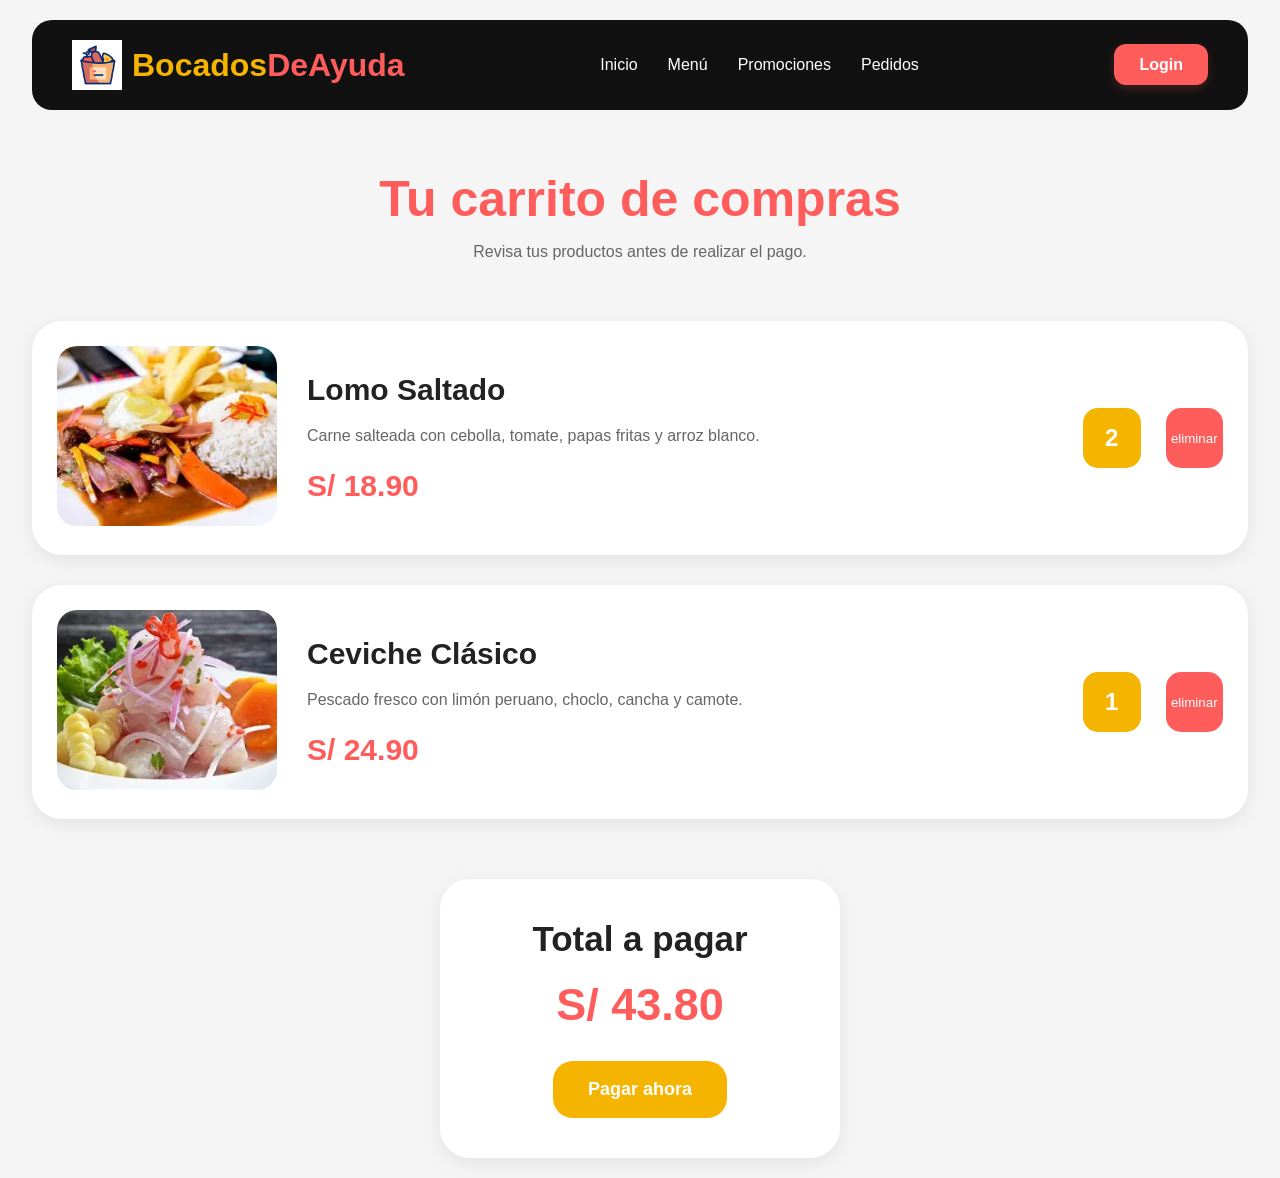
==== form_pedidos.html @ 75719d32 "cambios en el inisio de sesion y registro con php y base de datos (practicamente ya se puede registr" ====
<!DOCTYPE html>
<html lang="es">

<head>

    <meta charset="UTF-8">

    <meta name="viewport" content="width=device-width, initial-scale=1.0">

    <title>Formulario de Pedido | BocadosDeAyuda</title>

    <link rel="stylesheet" href="css/formPedidos.css">
    <link href="https://fonts.googleapis.com/css2?family=Poppins:wght@400;500;600;700&display=swap" rel="stylesheet">
    <link rel="stylesheet" href="css/grid/grid-formPedidos.css">

</head>

<body>

    <div class="contenedor_general">

        <!-- HEADER -->

        <header>
            <a href="index.php" class="logo_link">
                <div class="contenedor_logo">
                    <img src="img/tienda-de-comestibles.gif" width="50">
                    <h1>Bocados<span>DeAyuda</span></h1>
                </div>
            </a>

            <nav class="menu_principal">
                <a href="index.html">Inicio</a>
                <a href="menu.html">Menú</a>
                <a href="promociones.html">Promociones</a>
                <a href="pedidos.html">Pedidos</a>
            </nav>
            <div class="acciones_header">
                <a href="login.html" class="btn_login">
                    Login
                </a>
        </header>

        <!-- TITULO -->

        <section class="titulo">
            <h2>
                Tu carrito de compras
            </h2>
            <p>
                Revisa tus productos antes de realizar el pago.
            </p>
        </section>

        <!-- GRID PRINCIPAL -->

        <section class="contenedor_carrito">

            <!-- PRODUCTO -->

            <article class="producto">
                <!-- GRID ANIDADO -->
                <div class="producto_grid">
                    <!-- IMAGEN -->
                    <div class="producto_imagen">
                        <img src="img/lomoSaltado.webp" alt="Lomo Saltado">
                    </div>
                    <!-- INFO -->

                    <div class="producto_info">
                        <h3>Lomo Saltado</h3>
                        <p>
                            Carne salteada con cebolla,
                            tomate, papas fritas y arroz blanco.
                        </p>

                        <span class="precio">
                            S/ 18.90
                        </span>
                    </div>

                    <!-- CANTIDAD -->

                    <div class="producto_acciones">

                        <div class="cantidad">
                            2
                        </div>

                        <button class="btn_eliminar">
                            eliminar
                        </button>
                    </div>
                </div>

            </article>

            <!-- PRODUCTO -->

            <article class="producto">
                <div class="producto_grid">
                    <div class="producto_imagen">
                        <img src="img/ceviche.webp" alt="Ceviche">
                    </div>

                    <div class="producto_info">
                        <h3>Ceviche Clásico</h3>
                        <p>
                            Pescado fresco con limón peruano,
                            choclo, cancha y camote.
                        </p>

                        <span class="precio">
                            S/ 24.90
                        </span>
                    </div>

                    <div class="producto_acciones">
                        <div class="cantidad">
                            1
                        </div>

                        <button class="btn_eliminar">
                            eliminar
                        </button>
                    </div>

                </div>

            </article>

        </section>

        <!-- TOTAL -->

        <section class="total_compra">

            <div class="total_card">
                <h3>
                    Total a pagar
                </h3>

                <span>
                    S/ 43.80
                </span>
                <button id="abrirModal">

                    Pagar ahora

                </button>
            </div>
        </section>
    </div>

    <!-- MODAL -->

    <div class="modal" id="modalPago">

        <div class="modal_contenido">
            <h2>
                Método de pago
            </h2>
            <!-- METODOS -->
            <div class="metodos_pago">
                <button class="metodo activo">
                    💳 Tarjeta
                </button>

                <button class="metodo">
                    📱 Yape
                </button>

                <button class="metodo">
                    💵 Efectivo
                </button>

            </div>

            <!-- FORM -->

            <form>

                <label>
                    Dirección
                </label>

                <input type="text" placeholder="Distrito, calle, número">

                <label>
                    Teléfono
                </label>

                <input type="text" placeholder="+51 999 999 999">

                <label>
                    Número de tarjeta
                </label>

                <input type="text" placeholder="1234 5678 9123 4567">

                <label>
                    Nombre del titular
                </label>

                <input type="text" placeholder="Nombre completo">
                <br>
                <div class="dos_columnas">

                    <div>
                        <label>
                            Fecha
                        </label>
                        <input type="text" placeholder="MM/AA">
                    </div>

                    <div>
                        <label>
                            CVV
                        </label>
                        <input type="password" placeholder="123">
                    </div>

                </div>

                <button type="button" id="btnPagar">
                    Confirmar pago
                </button>
            </form>
        </div>
    </div>

    <!-- LOADING -->

    <div class="pantalla_carga" id="pantallaCarga">
        <div class="loader">
            <div class="spinner"></div>
            <h2>
                Procesando pago...
            </h2>
        </div>
    </div>

    <!-- JAVASCRIPT SOLO PARA PAGO -->

    <script>

        const abrirModal = document.getElementById("abrirModal");
        const modal = document.getElementById("modalPago");

        abrirModal.onclick = () => {

            modal.classList.add("mostrar");

        }

        const btnPagar = document.getElementById("btnPagar");
        const pantallaCarga = document.getElementById("pantallaCarga");

        btnPagar.onclick = () => {

            pantallaCarga.classList.add("mostrarCarga");

            setTimeout(() => {

                document.querySelector(".loader").innerHTML = `

                <div class="check_final">
                    ✓
                </div>

                <h2 class="mensaje_exito">
                    Gracias por su compra
                </h2>

                <p class="texto_exito">
                    Su pedido está siendo preparado 
                </p>

            `;

                setTimeout(() => {

                    window.location.href = "pedidos.html";

                }, 2500);

            }, 3000);

        }

    </script>

</body>

</html>
---- css/formPedidos.css ----
/* ===== RESET ===== */

*{
    margin: 0;
    padding: 0;
    box-sizing: border-box;
    font-family: Arial, Helvetica, sans-serif;
}

body{
    background: #f5f5f5;
    color: #222;
}

/* ===== CONTENEDOR ===== */

.contenedor_general{
    width: 95%;
    max-width: 1450px;
    margin: 20px auto;
}

/* ===== HEADER ===== */

header{
    background: #111;
    padding: 20px 40px;
    border-radius: 20px;

    display: flex;
    justify-content: space-between;
    align-items: center;
}

.logo_link{
    text-decoration: none;
}

.contenedor_logo{
    display: flex;
    align-items: center;
    gap: 10px;
}

.contenedor_logo h1{
    color: #f5b400;
}

.contenedor_logo span{
    color: #ff5c5c;
}

.menu_principal{
    display: flex;
    gap: 30px;
}

.menu_principal a{
    color: white;
    text-decoration: none;
    transition: .3s;
}

.menu_principal a:hover{
    color: #f5b400;
}

.btn_login {
    text-decoration: none;
    background: #ff5c5c;
    color: white;
    padding: 12px 25px;
    border-radius: 12px;
    font-weight: bold;
    transition: all 0.3s cubic-bezier(0.25, 0.8, 0.25, 1);
    box-shadow: 0 4px 10px rgba(255, 92, 92, 0.2);
}

.btn_login:hover {
    background: #e04b4b;
    transform: translateY(-2px);
    box-shadow: 0 6px 15px rgba(255, 92, 92, 0.35);
}


/* ===== TITULO ===== */

.titulo{
    text-align: center;
    margin: 60px 0;
}

.titulo h2{
    font-size: 50px;
    color: #ff5c5c;
    margin-bottom: 15px;
}

.titulo p{
    color: #666;
}

/* ===== PRODUCTOS ===== */

.producto{
    background: white;
    border-radius: 30px;
    padding: 25px;
    box-shadow: 0px 5px 20px rgba(0,0,0,0.08);
    transition: .3s;
}

.producto:hover{
    transform: translateY(-5px);
}

.producto_imagen img{
    width: 100%;
    height: 180px;
    object-fit: cover;
    border-radius: 20px;
}

.producto_info h3{
    font-size: 30px;
    margin-bottom: 15px;
}

.producto_info p{
    color: #666;
    line-height: 1.7;
}

.precio{
    display: inline-block;
    margin-top: 20px;
    font-size: 30px;
    font-weight: bold;
    color: #ff5c5c;
}

.producto_acciones{
    display: flex;
    justify-content: center;
    align-items: center;
    gap: 25px;
}

.cantidad{
    width: 60px;
    height: 60px;
    border-radius: 15px;
    background: #f5b400;
    color: white;

    display: flex;
    justify-content: center;
    align-items: center;

    font-size: 24px;
    font-weight: bold;
}

.btn_eliminar{
    border: none;
    background: #ff5c5c;
    color: white;

    width: 60px;
    height: 60px;

    border-radius: 15px;

    cursor: pointer;

    transition: .3s;
}

.btn_eliminar:hover{
    transform: scale(1.1);
}

/* ===== TOTAL ===== */

.total_compra{
    margin-top: 60px;
    display: flex;
    justify-content: center;
}

.total_card{
    width: 400px;
    background: white;
    padding: 40px;
    border-radius: 30px;
    text-align: center;
    box-shadow: 0px 5px 20px rgba(0,0,0,0.08);
}

.total_card h3{
    font-size: 35px;
    margin-bottom: 20px;
}

.total_card span{
    font-size: 45px;
    color: #ff5c5c;
    font-weight: bold;
}

.total_card button{
    margin-top: 30px;

    border: none;
    background: #f5b400;
    color: white;

    padding: 18px 35px;

    border-radius: 20px;

    cursor: pointer;

    font-size: 18px;
    font-weight: bold;

    transition: .3s;
}

.total_card button:hover{
    background: #ff5c5c;
    transform: scale(1.05);
}

/* ===== MODAL ===== */

.modal{
    position: fixed;
    top: 0;
    left: 0;

    width: 100%;
    height: 100vh;

    background: rgba(0,0,0,0.4);
    backdrop-filter: blur(8px);

    display: flex;
    justify-content: center;
    align-items: center;

    opacity: 0;
    visibility: hidden;

    transition: .3s;
}

.modal.mostrar{
    opacity: 1;
    visibility: visible;
}

.modal_contenido{
    width: 500px;
    background: white;
    padding: 40px;
    border-radius: 30px;

    animation: aparecer .4s ease;
}

@keyframes aparecer{

    from{
        transform: translateY(40px);
        opacity: 0;
    }

    to{
        transform: translateY(0px);
        opacity: 1;
    }
}

.modal_contenido h2{
    text-align: center;
    margin-bottom: 30px;
}

/* ===== METODOS ===== */

.metodos_pago{
    display: flex;
    gap: 15px;
    margin-bottom: 30px;
}

.metodo{
    flex: 1;

    border: none;

    background: #f5f5f5;

    padding: 15px;

    border-radius: 15px;

    cursor: pointer;
}

.activo{
    background: #f5b400;
    color: white;
}

/* ===== FORM ===== */

form{
    display: flex;
    flex-direction: column;
}

form label{
    margin-bottom: 10px;
    margin-top: 15px;
}

form input{
    padding: 15px;
    border-radius: 12px;
    border: 1px solid #ddd;
}

.dos_columnas{
    display: grid;
    grid-template-columns: 1fr 1fr;
    gap: 15px;
}

form button{
    margin-top: 30px;

    border: none;
    background: #ff5c5c;
    color: white;

    padding: 18px;

    border-radius: 18px;

    cursor: pointer;

    font-size: 18px;

    transition: .3s;
}

form button:hover{
    background: #f5b400;
    transform: scale(1.03);
}

/* ===== LOADING ===== */

.pantalla_carga{
    position: fixed;
    top: 0;
    left: 0;

    width: 100%;
    height: 100vh;

    background: white;

    display: flex;
    justify-content: center;
    align-items: center;

    opacity: 0;
    visibility: hidden;

    transition: .3s;
}

.mostrarCarga{
    opacity: 1;
    visibility: visible;
}

.loader{
    text-align: center;
}

.spinner{
    width: 90px;
    height: 90px;

    border: 8px solid #eee;
    border-top: 8px solid #ff5c5c;

    border-radius: 50%;

    margin: auto;
    margin-bottom: 25px;

    animation: girar 1s linear infinite;
}

@keyframes girar{

    from{
        transform: rotate(0deg);
    }

    to{
        transform: rotate(360deg);
    }
}

/* ===== FINAL PAGO EXITOSO ===== */

.check_final{

    width: 120px;
    height: 120px;

    border-radius: 50%;

    background: #7ccf39;
    color: white;

    display: flex;
    justify-content: center;
    align-items: center;

    font-size: 70px;
    font-weight: bold;

    margin: auto;
    margin-bottom: 30px;

    animation: aparecerCheck .5s ease;
}

.mensaje_exito{

    color: #222;
    margin-bottom: 15px;

    animation: aparecerTexto .7s ease;
}

.texto_exito{

    color: #666;

    animation: aparecerTexto .9s ease;
}

@keyframes aparecerCheck{

    0%{
        transform: scale(0);
        opacity: 0;
    }

    70%{
        transform: scale(1.15);
    }

    100%{
        transform: scale(1);
        opacity: 1;
    }
}

@keyframes aparecerTexto{

    from{
        opacity: 0;
        transform: translateY(15px);
    }

    to{
        opacity: 1;
        transform: translateY(0px);
    }
}
---- css/grid/grid-formPedidos.css ----
/* ===== CARRITO ===== */

.contenedor_carrito{
    display: grid;
    gap: 30px;
}

/* ===== GRID ANIDADO ===== */

.producto_grid{
    display: grid;
    grid-template-columns: 220px 1fr 140px;
    gap: 30px;
    align-items: center;
}

/* ===== RESPONSIVE ===== */

@media(max-width:850px){

    .producto_grid{
        grid-template-columns: 1fr;
    }

    .producto_acciones{
        justify-content: flex-start;
    }

    .modal_contenido{
        width: 90%;
    }
}
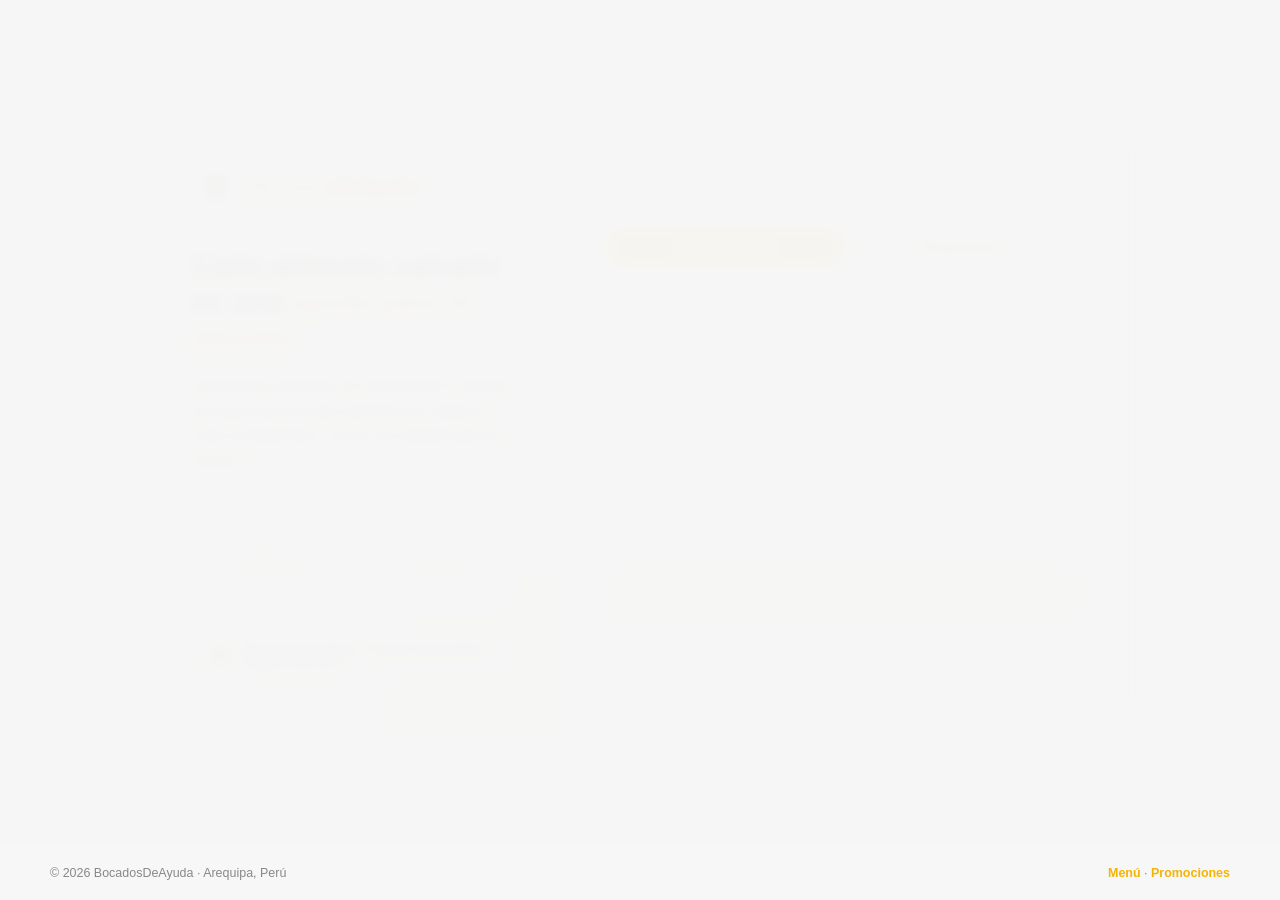
==== commit 8922fa34: "versioon casi completa" ====
--- a/form_pedidos.html
+++ b/form_pedidos.html
@@ -1,28 +1,24 @@
-<!DOCTYPE html>
+﻿<!DOCTYPE html>
 <html lang="es">
 
 <head>
-
     <meta charset="UTF-8">
-
     <meta name="viewport" content="width=device-width, initial-scale=1.0">
-
     <title>Formulario de Pedido | BocadosDeAyuda</title>
 
     <link rel="stylesheet" href="css/formPedidos.css">
     <link href="https://fonts.googleapis.com/css2?family=Poppins:wght@400;500;600;700&display=swap" rel="stylesheet">
     <link rel="stylesheet" href="css/grid/grid-formPedidos.css">
-
+    <link rel="stylesheet" href="assets/css/menu.css">
+    <link rel="stylesheet" href="assets/css/auth.css">
 </head>
 
 <body>
-
     <div class="contenedor_general">
 
         <!-- HEADER -->
-
         <header>
-            <a href="index.php" class="logo_link">
+            <a href="index.html" class="logo_link">
                 <div class="contenedor_logo">
                     <img src="img/tienda-de-comestibles.gif" width="50">
                     <h1>Bocados<span>DeAyuda</span></h1>
@@ -35,261 +31,144 @@
                 <a href="promociones.html">Promociones</a>
                 <a href="pedidos.html">Pedidos</a>
             </nav>
-            <div class="acciones_header">
-                <a href="login.html" class="btn_login">
-                    Login
-                </a>
         </header>
 
         <!-- TITULO -->
-
         <section class="titulo">
-            <h2>
-                Tu carrito de compras
-            </h2>
-            <p>
-                Revisa tus productos antes de realizar el pago.
-            </p>
+            <h2>Tu carrito de compras</h2>
+            <p>Revisa tus productos antes de realizar el pago.</p>
         </section>
 
         <!-- GRID PRINCIPAL -->
-
         <section class="contenedor_carrito">
 
             <!-- PRODUCTO -->
-
             <article class="producto">
-                <!-- GRID ANIDADO -->
                 <div class="producto_grid">
-                    <!-- IMAGEN -->
                     <div class="producto_imagen">
                         <img src="img/lomoSaltado.webp" alt="Lomo Saltado">
                     </div>
-                    <!-- INFO -->
-
                     <div class="producto_info">
                         <h3>Lomo Saltado</h3>
-                        <p>
-                            Carne salteada con cebolla,
-                            tomate, papas fritas y arroz blanco.
-                        </p>
-
-                        <span class="precio">
-                            S/ 18.90
-                        </span>
+                        <p>Carne salteada con cebolla, tomate, papas fritas y arroz blanco.</p>
+                        <span class="precio">S/ 18.90</span>
                     </div>
-
-                    <!-- CANTIDAD -->
-
                     <div class="producto_acciones">
-
-                        <div class="cantidad">
-                            2
-                        </div>
-
-                        <button class="btn_eliminar">
-                            eliminar
-                        </button>
+                        <div class="cantidad">2</div>
+                        <button class="btn_eliminar">Eliminar</button>
                     </div>
                 </div>
-
             </article>
 
             <!-- PRODUCTO -->
-
             <article class="producto">
                 <div class="producto_grid">
                     <div class="producto_imagen">
                         <img src="img/ceviche.webp" alt="Ceviche">
                     </div>
-
                     <div class="producto_info">
                         <h3>Ceviche Clásico</h3>
-                        <p>
-                            Pescado fresco con limón peruano,
-                            choclo, cancha y camote.
-                        </p>
-
-                        <span class="precio">
-                            S/ 24.90
-                        </span>
+                        <p>Pescado fresco con limón peruano, choclo, cancha y camote.</p>
+                        <span class="precio">S/ 24.90</span>
                     </div>
-
                     <div class="producto_acciones">
-                        <div class="cantidad">
-                            1
-                        </div>
-
-                        <button class="btn_eliminar">
-                            eliminar
-                        </button>
+                        <div class="cantidad">1</div>
+                        <button class="btn_eliminar">Eliminar</button>
                     </div>
-
                 </div>
-
             </article>
-
         </section>
 
         <!-- TOTAL -->
-
         <section class="total_compra">
-
             <div class="total_card">
-                <h3>
-                    Total a pagar
-                </h3>
-
-                <span>
-                    S/ 43.80
-                </span>
-                <button id="abrirModal">
-
-                    Pagar ahora
-
-                </button>
+                <h3>Total a pagar</h3>
+                <span>S/ 43.80</span>
+                <button id="abrirModal">Pagar ahora</button>
             </div>
         </section>
     </div>
 
     <!-- MODAL -->
-
     <div class="modal" id="modalPago">
-
         <div class="modal_contenido">
-            <h2>
-                Método de pago
-            </h2>
-            <!-- METODOS -->
+            <h2>Método de pago</h2>
             <div class="metodos_pago">
-                <button class="metodo activo">
-                    💳 Tarjeta
-                </button>
-
-                <button class="metodo">
-                    📱 Yape
-                </button>
-
-                <button class="metodo">
-                    💵 Efectivo
-                </button>
-
+                <button class="metodo activo">💳 Tarjeta</button>
+                <button class="metodo">📱 Yape</button>
+                <button class="metodo">💵 Efectivo</button>
             </div>
 
             <!-- FORM -->
-
             <form>
-
-                <label>
-                    Dirección
-                </label>
-
+                <label>Dirección</label>
                 <input type="text" placeholder="Distrito, calle, número">
 
-                <label>
-                    Teléfono
-                </label>
-
+                <label>Teléfono</label>
                 <input type="text" placeholder="+51 999 999 999">
 
-                <label>
-                    Número de tarjeta
-                </label>
-
+                <label>Número de tarjeta</label>
                 <input type="text" placeholder="1234 5678 9123 4567">
 
-                <label>
-                    Nombre del titular
-                </label>
+                <label>Nombre del titular</label>
+                <input type="text" placeholder="Nombre completo">
 
-                <input type="text" placeholder="Nombre completo">
                 <br>
                 <div class="dos_columnas">
-
                     <div>
-                        <label>
-                            Fecha
-                        </label>
+                        <label>Fecha</label>
                         <input type="text" placeholder="MM/AA">
                     </div>
-
                     <div>
-                        <label>
-                            CVV
-                        </label>
+                        <label>CVV</label>
                         <input type="password" placeholder="123">
                     </div>
-
                 </div>
 
-                <button type="button" id="btnPagar">
-                    Confirmar pago
-                </button>
+                <button type="button" id="btnPagar">Confirmar pago</button>
             </form>
         </div>
     </div>
 
     <!-- LOADING -->
-
     <div class="pantalla_carga" id="pantallaCarga">
         <div class="loader">
             <div class="spinner"></div>
-            <h2>
-                Procesando pago...
-            </h2>
+            <h2>Procesando pago...</h2>
         </div>
     </div>
 
     <!-- JAVASCRIPT SOLO PARA PAGO -->
-
     <script>
-
         const abrirModal = document.getElementById("abrirModal");
         const modal = document.getElementById("modalPago");
 
         abrirModal.onclick = () => {
-
             modal.classList.add("mostrar");
-
         }
 
         const btnPagar = document.getElementById("btnPagar");
         const pantallaCarga = document.getElementById("pantallaCarga");
 
         btnPagar.onclick = () => {
-
             pantallaCarga.classList.add("mostrarCarga");
 
             setTimeout(() => {
-
                 document.querySelector(".loader").innerHTML = `
-
-                <div class="check_final">
-                    ✓
-                </div>
-
-                <h2 class="mensaje_exito">
-                    Gracias por su compra
-                </h2>
-
-                <p class="texto_exito">
-                    Su pedido está siendo preparado 
-                </p>
-
+                <div class="check_final">✓</div>
+                <h2 class="mensaje_exito">Gracias por su compra</h2>
+                <p class="texto_exito">Su pedido está siendo preparado</p>
             `;
 
                 setTimeout(() => {
-
                     window.location.href = "pedidos.html";
-
                 }, 2500);
-
             }, 3000);
-
         }
-
     </script>
 
+    <script type="module" src="assets/js/site.js"></script>
 </body>
+</html>
 
-</html>+
--- a/css/formPedidos.css
+++ b/css/formPedidos.css
@@ -1,4 +1,4 @@
-/* ===== RESET ===== */
+﻿/* ===== RESET ===== */
 
 *{
     margin: 0;
@@ -19,69 +19,6 @@
     max-width: 1450px;
     margin: 20px auto;
 }
-
-/* ===== HEADER ===== */
-
-header{
-    background: #111;
-    padding: 20px 40px;
-    border-radius: 20px;
-
-    display: flex;
-    justify-content: space-between;
-    align-items: center;
-}
-
-.logo_link{
-    text-decoration: none;
-}
-
-.contenedor_logo{
-    display: flex;
-    align-items: center;
-    gap: 10px;
-}
-
-.contenedor_logo h1{
-    color: #f5b400;
-}
-
-.contenedor_logo span{
-    color: #ff5c5c;
-}
-
-.menu_principal{
-    display: flex;
-    gap: 30px;
-}
-
-.menu_principal a{
-    color: white;
-    text-decoration: none;
-    transition: .3s;
-}
-
-.menu_principal a:hover{
-    color: #f5b400;
-}
-
-.btn_login {
-    text-decoration: none;
-    background: #ff5c5c;
-    color: white;
-    padding: 12px 25px;
-    border-radius: 12px;
-    font-weight: bold;
-    transition: all 0.3s cubic-bezier(0.25, 0.8, 0.25, 1);
-    box-shadow: 0 4px 10px rgba(255, 92, 92, 0.2);
-}
-
-.btn_login:hover {
-    background: #e04b4b;
-    transform: translateY(-2px);
-    box-shadow: 0 6px 15px rgba(255, 92, 92, 0.35);
-}
-
 
 /* ===== TITULO ===== */
 
@@ -486,4 +423,4 @@
         opacity: 1;
         transform: translateY(0px);
     }
-}+}
--- a/assets/css/menu.css
+++ b/assets/css/menu.css
@@ -0,0 +1,175 @@
+header,
+.header_principal {
+    background: #111;
+    padding: 20px 40px;
+    border-radius: 20px;
+    display: flex;
+    justify-content: space-between;
+    align-items: center;
+    box-shadow: 0 10px 30px rgba(0, 0, 0, 0.15);
+    position: relative;
+}
+
+.logo_link {
+    text-decoration: none;
+    color: inherit;
+    transition: transform 0.3s ease;
+}
+
+.logo_link:hover {
+    transform: scale(1.03);
+}
+
+.contenedor_logo {
+    display: flex;
+    align-items: center;
+    gap: 10px;
+}
+
+.contenedor_logo h1 {
+    color: #f5b400;
+    font-size: 30px;
+    font-weight: 800;
+}
+
+.contenedor_logo span {
+    color: #ff5c5c;
+}
+
+.menu_principal,
+.menu_navegacion {
+    display: flex;
+    gap: 30px;
+}
+
+.menu_principal a,
+.menu_navegacion a {
+    text-decoration: none;
+    color: white;
+    font-weight: bold;
+    position: relative;
+    padding-bottom: 4px;
+    transition: color 0.3s ease, transform 0.3s ease;
+}
+
+.menu_principal a::after,
+.menu_navegacion a::after {
+    content: '';
+    position: absolute;
+    width: 100%;
+    transform: scaleX(0);
+    height: 2px;
+    bottom: 0;
+    left: 0;
+    background-color: #f5b400;
+    transform-origin: bottom right;
+    transition: transform 0.25s ease-out;
+}
+
+.menu_principal a:hover,
+.menu_principal a.active,
+.menu_navegacion a:hover,
+.menu_navegacion a.active {
+    color: #f5b400;
+    border-bottom: 0;
+    transform: translateY(-1px);
+}
+
+.menu_principal a:hover::after,
+.menu_principal a.active::after,
+.menu_navegacion a:hover::after,
+.menu_navegacion a.active::after {
+    transform: scaleX(1);
+    transform-origin: bottom left;
+}
+
+.menu-toggle {
+    display: none !important;
+    width: 44px;
+    height: 44px;
+    border: 0;
+    border-radius: 14px;
+    background: #f5b400;
+    cursor: pointer;
+    align-items: center;
+    justify-content: center;
+    flex-direction: column;
+    gap: 5px;
+    box-shadow: 0 8px 18px rgba(245, 180, 0, .25);
+}
+
+.menu-toggle span {
+    display: block;
+    width: 22px;
+    height: 3px;
+    border-radius: 99px;
+    background: #222;
+}
+
+.mobile-menu {
+    display: none !important;
+}
+
+@media (max-width: 760px) {
+    header,
+    .header_principal {
+        padding: 16px 18px !important;
+        gap: 12px;
+        min-height: 76px;
+        flex-direction: row !important;
+        flex-wrap: nowrap;
+        justify-content: space-between;
+    }
+
+    .menu_principal,
+    .menu_navegacion {
+        display: none !important;
+    }
+
+    .menu-toggle {
+        display: flex !important;
+        order: 10;
+        margin-left: auto;
+    }
+
+    .mobile-menu {
+        display: flex !important;
+        position: absolute;
+        top: calc(100% + 8px);
+        right: 0;
+        width: min(280px, calc(100vw - 32px));
+        flex-direction: column;
+        gap: 6px;
+        background: #fff;
+        border-radius: 18px;
+        padding: 14px;
+        box-shadow: 0 18px 42px rgba(0, 0, 0, .18);
+        z-index: 1000;
+        opacity: 0;
+        pointer-events: none;
+        transform: translateY(-8px);
+        transition: .2s ease;
+    }
+
+    .menu-movil-abierto .mobile-menu {
+        opacity: 1;
+        pointer-events: auto;
+        transform: translateY(0);
+    }
+
+    .mobile-menu a {
+        color: #222;
+        text-decoration: none;
+        font-weight: 800;
+        padding: 13px 14px;
+        border-radius: 12px;
+    }
+
+    .mobile-menu a:hover {
+        background: #fff2c8;
+    }
+
+    .contenedor_logo h1 {
+        font-size: clamp(18px, 5vw, 24px) !important;
+    }
+}
--- a/assets/css/auth.css
+++ b/assets/css/auth.css
@@ -0,0 +1,171 @@
+@keyframes authGlow {
+    0%, 100% {
+        box-shadow: 0 8px 18px rgba(31, 95, 205, 0.22);
+    }
+    50% {
+        box-shadow: 0 12px 26px rgba(245, 180, 0, 0.32);
+    }
+}
+
+@keyframes authEnter {
+    from {
+        opacity: 0;
+        transform: translateY(-8px) scale(0.96);
+    }
+    to {
+        opacity: 1;
+        transform: translateY(0) scale(1);
+    }
+}
+
+.site-auth {
+    display: flex;
+    align-items: center;
+    position: relative;
+    z-index: 20;
+}
+
+.site-auth .btn_login {
+    display: inline-flex;
+    align-items: center;
+    justify-content: center;
+    text-decoration: none;
+    background: #1f5fcd;
+    color: #fff;
+    min-height: 44px;
+    padding: 11px 24px;
+    border-radius: 24px;
+    font-weight: 700;
+    overflow: hidden;
+    position: relative;
+    animation: authEnter 0.45s ease both, authGlow 2.8s ease-in-out infinite;
+    transition: transform 0.25s ease, background 0.25s ease;
+}
+
+.site-auth .btn_login::after {
+    content: "";
+    position: absolute;
+    inset: 0;
+    background: linear-gradient(120deg, transparent 20%, rgba(255, 255, 255, 0.38), transparent 80%);
+    transform: translateX(-120%);
+    transition: transform 0.45s ease;
+}
+
+.site-auth .btn_login:hover {
+    background: #174faf;
+    transform: translateY(-2px) scale(1.03);
+}
+
+.site-auth .btn_login:hover::after {
+    transform: translateX(120%);
+}
+
+.site-auth .btn_login:active {
+    transform: scale(0.96);
+}
+
+.site-auth .usuario_logueado {
+    border: 0;
+    background: #1f5fcd;
+    cursor: pointer;
+    color: #fff;
+    padding: 10px 18px;
+    border-radius: 24px;
+    display: flex;
+    font-weight: 700;
+    animation: authEnter 0.45s ease both, authGlow 3s ease-in-out infinite;
+    transition: transform 0.25s ease, background 0.25s ease;
+}
+
+.site-auth .usuario_logueado:hover,
+.site-auth .usuario_logueado[aria-expanded="true"] {
+    background: #174faf;
+    transform: translateY(-2px);
+}
+
+.site-auth .usuario_logueado:active {
+    transform: scale(0.96);
+}
+
+.site-auth .usuario_logueado span {
+    display: flex;
+    align-items: center;
+    gap: 10px;
+}
+
+.site-auth .usuario_logueado p {
+    max-width: 120px;
+    overflow: hidden;
+    text-overflow: ellipsis;
+    white-space: nowrap;
+}
+
+.site-auth #avatarIcon {
+    width: 30px;
+    height: 30px;
+}
+
+.site-auth #avatarAbajo {
+    width: 16px;
+    height: 16px;
+    transition: transform 0.25s ease;
+}
+
+.site-auth .usuario_logueado[aria-expanded="true"] #avatarAbajo {
+    transform: rotate(180deg);
+}
+
+.site-auth .menuDesplegable {
+    position: absolute;
+    top: calc(100% + 12px);
+    right: 0;
+    width: 190px;
+    border-radius: 18px;
+    background: #fff;
+    padding: 12px;
+    z-index: 2000;
+    box-shadow: 0 14px 35px rgba(0, 0, 0, .16);
+    animation: authEnter 0.22s ease both;
+}
+
+.site-auth .menuDesplegable[hidden] {
+    display: none;
+}
+
+.site-auth .MenuPerfil {
+    display: flex;
+    align-items: center;
+    gap: 12px;
+    padding: 10px 12px;
+    border-radius: 12px;
+}
+
+.site-auth .MenuPerfil:hover {
+    background: #fff7df;
+}
+
+.site-auth .MenuPerfil a {
+    color: #222;
+    text-decoration: none;
+    font-weight: 700;
+}
+
+@media (max-width: 760px) {
+    .site-auth {
+        order: 9;
+    }
+
+    .site-auth .btn_login {
+        display: none;
+    }
+
+    .site-auth .usuario_logueado {
+        padding: 8px;
+        border-radius: 50%;
+    }
+
+    .site-auth .usuario_logueado p,
+    .site-auth #avatarAbajo {
+        display: none;
+    }
+}
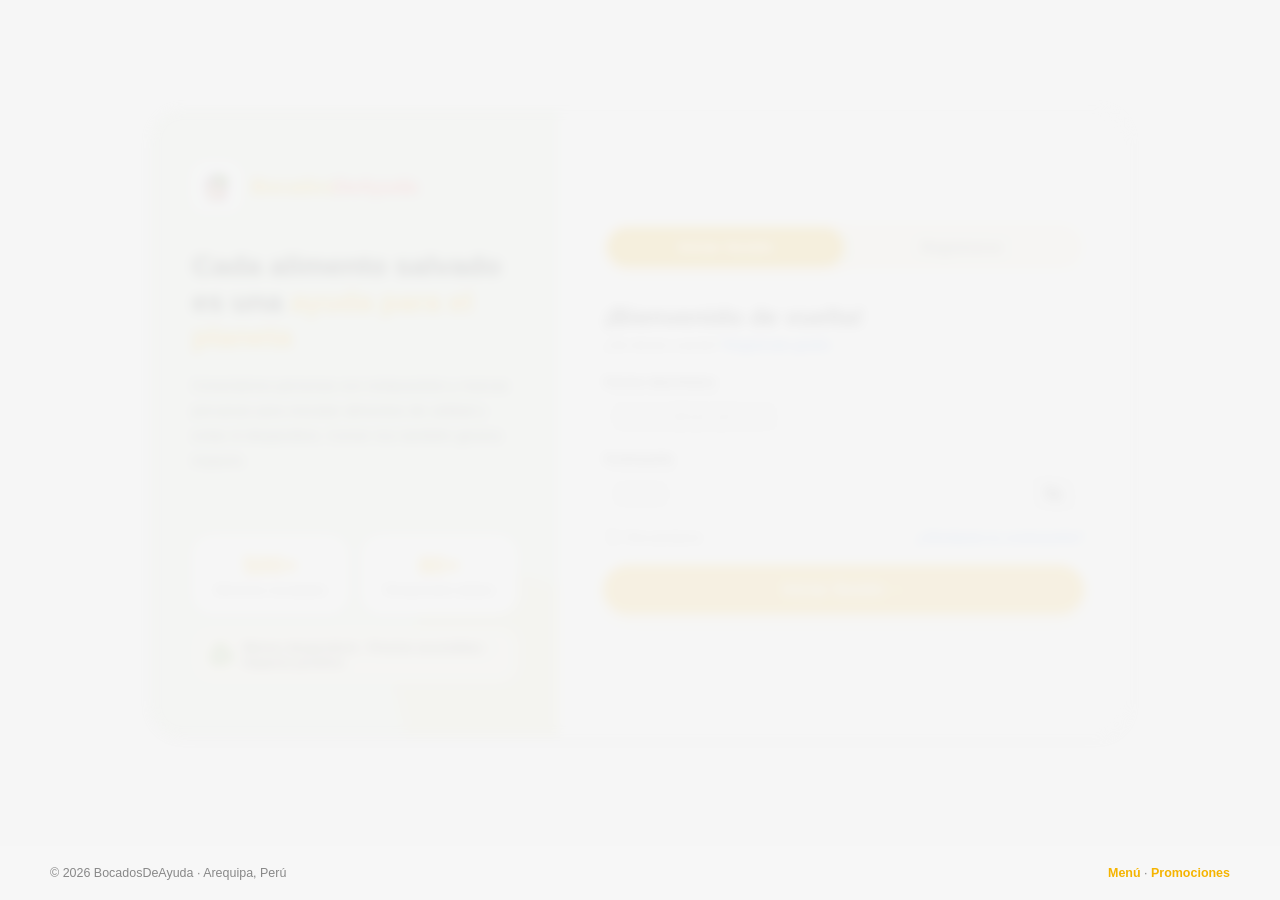
==== commit 99c775e9: "completoV1" ====
--- a/form_pedidos.html
+++ b/form_pedidos.html
@@ -4,6 +4,9 @@
 <head>
     <meta charset="UTF-8">
     <meta name="viewport" content="width=device-width, initial-scale=1.0">
+    <meta http-equiv="Cache-Control" content="no-store">
+    <meta http-equiv="Pragma" content="no-cache">
+    <meta http-equiv="Expires" content="0">
     <title>Formulario de Pedido | BocadosDeAyuda</title>
 
     <link rel="stylesheet" href="css/formPedidos.css">
@@ -11,6 +14,8 @@
     <link rel="stylesheet" href="css/grid/grid-formPedidos.css">
     <link rel="stylesheet" href="assets/css/menu.css">
     <link rel="stylesheet" href="assets/css/auth.css">
+    <link rel="stylesheet" href="assets/css/cart.css">
+    <link rel="stylesheet" href="assets/css/dinamico.css">
 </head>
 
 <body>
@@ -40,50 +45,13 @@
         </section>
 
         <!-- GRID PRINCIPAL -->
-        <section class="contenedor_carrito">
-
-            <!-- PRODUCTO -->
-            <article class="producto">
-                <div class="producto_grid">
-                    <div class="producto_imagen">
-                        <img src="img/lomoSaltado.webp" alt="Lomo Saltado">
-                    </div>
-                    <div class="producto_info">
-                        <h3>Lomo Saltado</h3>
-                        <p>Carne salteada con cebolla, tomate, papas fritas y arroz blanco.</p>
-                        <span class="precio">S/ 18.90</span>
-                    </div>
-                    <div class="producto_acciones">
-                        <div class="cantidad">2</div>
-                        <button class="btn_eliminar">Eliminar</button>
-                    </div>
-                </div>
-            </article>
-
-            <!-- PRODUCTO -->
-            <article class="producto">
-                <div class="producto_grid">
-                    <div class="producto_imagen">
-                        <img src="img/ceviche.webp" alt="Ceviche">
-                    </div>
-                    <div class="producto_info">
-                        <h3>Ceviche Clásico</h3>
-                        <p>Pescado fresco con limón peruano, choclo, cancha y camote.</p>
-                        <span class="precio">S/ 24.90</span>
-                    </div>
-                    <div class="producto_acciones">
-                        <div class="cantidad">1</div>
-                        <button class="btn_eliminar">Eliminar</button>
-                    </div>
-                </div>
-            </article>
-        </section>
+        <section class="contenedor_carrito" data-carrito-lista></section>
 
         <!-- TOTAL -->
         <section class="total_compra">
             <div class="total_card">
                 <h3>Total a pagar</h3>
-                <span>S/ 43.80</span>
+                <span data-carrito-total>S/ 0.00</span>
                 <button id="abrirModal">Pagar ahora</button>
             </div>
         </section>
@@ -92,40 +60,16 @@
     <!-- MODAL -->
     <div class="modal" id="modalPago">
         <div class="modal_contenido">
+            <button class="cerrar_modal" type="button" data-cerrar-pago>×</button>
             <h2>Método de pago</h2>
             <div class="metodos_pago">
-                <button class="metodo activo">💳 Tarjeta</button>
-                <button class="metodo">📱 Yape</button>
-                <button class="metodo">💵 Efectivo</button>
+                <button class="metodo activo" type="button" data-metodo="tarjeta">Tarjeta</button>
+                <button class="metodo" type="button" data-metodo="yape">Yape</button>
+                <button class="metodo" type="button" data-metodo="efectivo">Efectivo</button>
             </div>
 
-            <!-- FORM -->
-            <form>
-                <label>Dirección</label>
-                <input type="text" placeholder="Distrito, calle, número">
-
-                <label>Teléfono</label>
-                <input type="text" placeholder="+51 999 999 999">
-
-                <label>Número de tarjeta</label>
-                <input type="text" placeholder="1234 5678 9123 4567">
-
-                <label>Nombre del titular</label>
-                <input type="text" placeholder="Nombre completo">
-
-                <br>
-                <div class="dos_columnas">
-                    <div>
-                        <label>Fecha</label>
-                        <input type="text" placeholder="MM/AA">
-                    </div>
-                    <div>
-                        <label>CVV</label>
-                        <input type="password" placeholder="123">
-                    </div>
-                </div>
-
-                <button type="button" id="btnPagar">Confirmar pago</button>
+            <form id="formPago">
+                <div data-campos-pago></div>
             </form>
         </div>
     </div>
@@ -138,36 +82,7 @@
         </div>
     </div>
 
-    <!-- JAVASCRIPT SOLO PARA PAGO -->
-    <script>
-        const abrirModal = document.getElementById("abrirModal");
-        const modal = document.getElementById("modalPago");
-
-        abrirModal.onclick = () => {
-            modal.classList.add("mostrar");
-        }
-
-        const btnPagar = document.getElementById("btnPagar");
-        const pantallaCarga = document.getElementById("pantallaCarga");
-
-        btnPagar.onclick = () => {
-            pantallaCarga.classList.add("mostrarCarga");
-
-            setTimeout(() => {
-                document.querySelector(".loader").innerHTML = `
-                <div class="check_final">✓</div>
-                <h2 class="mensaje_exito">Gracias por su compra</h2>
-                <p class="texto_exito">Su pedido está siendo preparado</p>
-            `;
-
-                setTimeout(() => {
-                    window.location.href = "pedidos.html";
-                }, 2500);
-            }, 3000);
-        }
-    </script>
-
-    <script type="module" src="assets/js/site.js"></script>
+    <script type="module" src="assets/js/site.js?v=5"></script>
 </body>
 </html>
 
--- a/css/formPedidos.css
+++ b/css/formPedidos.css
@@ -1,5 +1,4 @@
-﻿/* ===== RESET ===== */
-
+﻿
 *{
     margin: 0;
     padding: 0;
@@ -318,11 +317,13 @@
     visibility: hidden;
 
     transition: .3s;
+    z-index: 200000;
 }
 
 .mostrarCarga{
     opacity: 1;
     visibility: visible;
+    z-index: 200000;
 }
 
 .loader{
--- a/assets/css/menu.css
+++ b/assets/css/menu.css
@@ -1,3 +1,25 @@
+@keyframes entradaMenuCompartido {
+    from {
+        opacity: 0;
+        transform: translateY(-14px);
+    }
+    to {
+        opacity: 1;
+        transform: translateY(0);
+    }
+}
+
+@keyframes entradaEnlacesMenu {
+    from {
+        opacity: 0;
+        transform: translateY(-8px);
+    }
+    to {
+        opacity: 1;
+        transform: translateY(0);
+    }
+}
+
 header,
 .header_principal {
     background: #111;
@@ -8,6 +30,7 @@
     align-items: center;
     box-shadow: 0 10px 30px rgba(0, 0, 0, 0.15);
     position: relative;
+    animation: entradaMenuCompartido 0.55s ease both;
 }
 
 .logo_link {
@@ -49,6 +72,7 @@
     font-weight: bold;
     position: relative;
     padding-bottom: 4px;
+    animation: entradaEnlacesMenu 0.45s ease both;
     transition: color 0.3s ease, transform 0.3s ease;
 }
 
@@ -144,7 +168,7 @@
         border-radius: 18px;
         padding: 14px;
         box-shadow: 0 18px 42px rgba(0, 0, 0, .18);
-        z-index: 1000;
+        z-index: 4000;
         opacity: 0;
         pointer-events: none;
         transform: translateY(-8px);
@@ -173,3 +197,17 @@
         font-size: clamp(18px, 5vw, 24px) !important;
     }
 }
+
+
+
+/* Mantiene el menu movil por encima del contenido */
+header,
+.header_principal {
+    z-index: 3000;
+}
+
+@media (max-width: 760px) {
+    .mobile-menu {
+        z-index: 4000;
+    }
+}
--- a/assets/css/auth.css
+++ b/assets/css/auth.css
@@ -150,6 +150,28 @@
     font-weight: 700;
 }
 
+.btn_guardar_admin {
+    border: none;
+    background: #7ccf39;
+    color: #fff;
+    padding: 12px 18px;
+    border-radius: 16px;
+    cursor: pointer;
+    font-weight: 800;
+}
+
+.aviso_admin_guardado {
+    position: fixed;
+    top: 22px;
+    right: 22px;
+    z-index: 100001;
+    background: #222;
+    color: #fff;
+    padding: 14px 18px;
+    border-radius: 14px;
+    box-shadow: 0 10px 24px rgba(0, 0, 0, .18);
+}
+
 @media (max-width: 760px) {
     .site-auth {
         order: 9;
@@ -165,7 +187,8 @@
     }
 
     .site-auth .usuario_logueado p,
-    .site-auth #avatarAbajo {
+    .site-auth #avatarAbajo,
+    .btn_guardar_admin {
         display: none;
     }
 }
--- a/assets/css/cart.css
+++ b/assets/css/cart.css
@@ -0,0 +1,64 @@
+@keyframes pulsoCarrito {
+    0% {
+        transform: scale(1);
+        box-shadow: 0 5px 20px rgba(255, 92, 92, 0.4);
+    }
+    50% {
+        transform: scale(1.05);
+        box-shadow: 0 8px 25px rgba(255, 92, 92, 0.6);
+    }
+    100% {
+        transform: scale(1);
+        box-shadow: 0 5px 20px rgba(255, 92, 92, 0.4);
+    }
+}
+
+.carrito_flotante {
+    position: fixed !important;
+    right: 30px !important;
+    bottom: 30px !important;
+    background: #ff5c5c;
+    color: white;
+    text-decoration: none;
+    padding: 16px 28px;
+    border-radius: 50px;
+    display: flex;
+    align-items: center;
+    gap: 15px;
+    font-weight: bold;
+    z-index: 99999;
+    animation: pulsoCarrito 3s ease-in-out infinite;
+    transition: background 0.3s ease, transform 0.25s ease;
+}
+
+.carrito_flotante:hover {
+    background: #e04b4b;
+    animation-play-state: paused;
+    transform: translateY(-3px) scale(1.04);
+}
+
+.carrito_flotante:active {
+    transform: scale(0.96);
+}
+
+.carrito_flotante span {
+    background: white;
+    color: #ff5c5c;
+    width: 28px;
+    height: 28px;
+    border-radius: 50%;
+    display: flex;
+    justify-content: center;
+    align-items: center;
+    font-size: 0.9rem;
+    font-weight: 800;
+    box-shadow: 0 2px 5px rgba(0, 0, 0, 0.1);
+}
+
+@media (max-width: 760px) {
+    .carrito_flotante {
+        right: 16px !important;
+        bottom: 16px !important;
+        padding: 13px 18px;
+    }
+}
--- a/assets/css/dinamico.css
+++ b/assets/css/dinamico.css
@@ -0,0 +1,527 @@
+.mensaje_vacio {
+    width: 100%;
+    padding: 34px;
+    text-align: center;
+    color: #777;
+    background: #fff;
+    border-radius: 22px;
+    box-shadow: 0 5px 18px rgba(0, 0, 0, .06);
+    font-weight: 700;
+}
+
+.mensaje_vacio.grande {
+    min-height: 220px;
+    display: flex;
+    align-items: center;
+    justify-content: center;
+    font-size: 1.35rem;
+}
+
+.categorias_menu button.categoria {
+    border: 1px solid #eaeaea;
+    cursor: pointer;
+}
+
+.producto_etiquetas {
+    position: absolute;
+    z-index: 2;
+    display: flex;
+    gap: 8px;
+    flex-wrap: wrap;
+    padding: 14px;
+}
+
+.tag_stock {
+    display: inline-flex;
+    align-items: center;
+    min-height: 30px;
+    padding: 6px 12px;
+    border-radius: 999px;
+    color: #fff;
+    font-size: .78rem;
+    font-weight: 800;
+    box-shadow: 0 6px 14px rgba(0, 0, 0, .15);
+}
+
+.ultimo {
+    background: #f5b400;
+}
+
+.agotado_tag {
+    background: #666;
+}
+
+.agotado {
+    filter: grayscale(1);
+    opacity: .72;
+}
+
+button:disabled,
+.deshabilitado {
+    background: #b8b8b8 !important;
+    cursor: not-allowed !important;
+    transform: none !important;
+}
+
+.stock_linea {
+    display: block;
+    margin: 0 0 14px;
+    color: #777;
+    font-weight: 700;
+}
+
+.admin_zona,
+[data-admin-menu] {
+    margin-top: 18px;
+    text-align: center;
+}
+
+.btn_admin {
+    border: none;
+    background: #222;
+    color: #fff;
+    padding: 13px 22px;
+    border-radius: 16px;
+    cursor: pointer;
+    font-weight: 800;
+}
+
+.btn_guardar_admin {
+    border: none;
+    background: #7ccf39;
+    color: #fff;
+    padding: 12px 18px;
+    border-radius: 16px;
+    cursor: pointer;
+    font-weight: 800;
+}
+
+.aviso_admin_guardado {
+    position: fixed;
+    top: 22px;
+    right: 22px;
+    z-index: 100001;
+    background: #222;
+    color: #fff;
+    padding: 14px 18px;
+    border-radius: 14px;
+    box-shadow: 0 10px 24px rgba(0, 0, 0, .18);
+}
+
+.admin_card_controles {
+    display: grid;
+    grid-template-columns: repeat(2, minmax(0, 1fr));
+    gap: 8px;
+    margin-top: 14px;
+    max-width: 360px;
+}
+
+.admin_card_controles button {
+    min-width: 0;
+    padding: 10px 12px !important;
+    border-radius: 12px !important;
+    background: #222 !important;
+    color: #fff !important;
+    font-size: .9rem !important;
+    line-height: 1.1;
+    white-space: nowrap;
+}
+
+.admin_card_controles .admin_btn_stock {
+    min-height: 44px;
+}
+
+.admin_card_controles .admin_btn_texto {
+    grid-column: span 1;
+}
+
+.admin_card_controles .peligro {
+    background: #ff5c5c !important;
+}
+
+.modal {
+    position: fixed;
+    inset: 0;
+    z-index: 100000;
+    display: flex;
+    align-items: center;
+    justify-content: center;
+    background: rgba(0, 0, 0, .42);
+    backdrop-filter: blur(8px);
+    opacity: 0;
+    visibility: hidden;
+    transition: .25s ease;
+}
+
+.modal.mostrar {
+    opacity: 1;
+    visibility: visible;
+}
+
+.modal_contenido {
+    width: min(92vw, 540px);
+    background: #fff;
+    padding: 34px;
+    border-radius: 26px;
+    box-shadow: 0 20px 60px rgba(0, 0, 0, .22);
+}
+
+.modal_admin {
+    max-height: 92vh;
+    overflow: auto;
+}
+
+.modal_admin form,
+#formPago {
+    gap: 12px;
+}
+
+.modal_admin input,
+.modal_admin textarea,
+.modal_admin select,
+.modal_admin button {
+    width: 100%;
+    padding: 14px;
+    border: 1px solid #ddd;
+    border-radius: 12px;
+    font: inherit;
+}
+
+.modal_admin textarea {
+    min-height: 110px;
+    resize: vertical;
+}
+
+.cerrar_modal {
+    float: right;
+    border: none;
+    background: #ff5c5c;
+    color: #fff;
+    width: 38px;
+    height: 38px;
+    border-radius: 12px;
+    font-size: 24px;
+    cursor: pointer;
+}
+
+.mini_promos_grid {
+    display: grid;
+    grid-template-columns: repeat(auto-fit, minmax(280px, 1fr));
+    gap: 28px;
+    align-items: stretch;
+}
+
+.promo_card {
+    display: grid !important;
+    grid-template-rows: 1fr auto;
+    gap: 18px;
+    min-height: 0 !important;
+    height: auto;
+    overflow: hidden;
+}
+
+.promo_card .promo_card_texto {
+    width: 100%;
+    min-width: 0;
+}
+
+.promo_card .texto_promo h3,
+.promo_card h3 {
+    width: 100% !important;
+    max-width: 100%;
+    overflow-wrap: anywhere;
+    font-size: clamp(1.85rem, 3vw, 2.65rem);
+}
+
+.promo_card .precios,
+.promo_card .mini_precios {
+    flex-wrap: wrap;
+    gap: 12px;
+}
+
+.promo_card .precio_nuevo,
+.promo_card .nuevo {
+    font-size: clamp(2rem, 4vw, 2.9rem);
+}
+
+.promo_card .promo_card_img {
+    position: static !important;
+    width: 100% !important;
+    height: clamp(150px, 22vw, 230px) !important;
+    object-fit: cover;
+    border-radius: 22px;
+    margin: 0;
+}
+
+.mini_promos_grid .descuento {
+    margin-right: 10px;
+}
+
+.btn_agregar_promo,
+.hero_boton {
+    border: none;
+    background: #fff;
+    color: #222;
+    min-height: 52px;
+    padding: 14px 26px;
+    border-radius: 16px;
+    cursor: pointer;
+    font-weight: 800;
+}
+
+.hero_promos {
+    display: grid !important;
+    grid-template-columns: minmax(0, 1fr) minmax(320px, .9fr);
+    gap: 28px;
+    align-items: center;
+    min-height: auto !important;
+    overflow: hidden;
+}
+
+.hero_texto {
+    min-width: 0;
+}
+
+.hero_texto h2 {
+    max-width: 100%;
+    overflow-wrap: anywhere;
+}
+
+.hero_precios {
+    display: flex;
+    gap: 16px;
+    align-items: baseline;
+    flex-wrap: wrap;
+    margin: 0 0 22px;
+    color: #fff;
+}
+
+.hero_precios span {
+    text-decoration: line-through;
+    opacity: .75;
+    font-size: 1.2rem;
+    font-weight: 700;
+}
+
+.hero_precios strong {
+    font-size: clamp(2rem, 4vw, 3.1rem);
+}
+
+.hero_promos .admin_card_controles {
+    margin-top: 16px;
+}
+
+.hero_promos .hero_imagen img {
+    width: 100%;
+    height: clamp(220px, 28vw, 360px);
+    object-fit: cover;
+}
+
+.ultimos_platos {
+    margin: 50px 0 80px;
+}
+
+.ultimos_platos h2 {
+    font-size: 34px;
+    margin-bottom: 22px;
+}
+
+.ultimos_grid {
+    display: grid;
+    grid-template-columns: repeat(auto-fit, minmax(220px, 1fr));
+    gap: 18px;
+}
+
+.ultimo_plato {
+    display: grid;
+    grid-template-columns: 86px 1fr;
+    gap: 14px;
+    align-items: center;
+    background: #fff;
+    border-radius: 18px;
+    padding: 12px;
+    box-shadow: 0 5px 16px rgba(0, 0, 0, .06);
+}
+
+.ultimo_plato img {
+    width: 86px;
+    height: 70px;
+    object-fit: cover;
+    border-radius: 14px;
+}
+
+.ultimo_plato h3 {
+    font-size: 1rem;
+    margin-bottom: 5px;
+}
+
+.ultimo_plato p {
+    color: #777;
+    font-size: .9rem;
+}
+
+.producto_acciones .btn_cantidad {
+    border: none;
+    width: 44px;
+    height: 44px;
+    border-radius: 14px;
+    background: #222;
+    color: #fff;
+    font-size: 22px;
+    font-weight: 800;
+    cursor: pointer;
+}
+
+.producto_acciones .btn_eliminar {
+    width: auto;
+    padding: 0 16px;
+}
+
+.producto_carrito .producto_acciones {
+    display: grid;
+    grid-template-columns: 44px 56px 44px minmax(96px, auto);
+    justify-content: end;
+    gap: 12px;
+}
+
+.producto_carrito .cantidad {
+    width: 56px;
+    height: 56px;
+}
+
+.pago_simulado {
+    display: grid;
+    gap: 14px;
+    text-align: center;
+}
+
+.tarjeta_grid {
+    display: grid;
+    grid-template-columns: repeat(2, minmax(0, 1fr));
+    gap: 14px;
+}
+
+.campo_pago {
+    display: grid;
+    gap: 8px;
+    margin: 0;
+}
+
+.campo_pago.ancho {
+    grid-column: 1 / -1;
+}
+
+.campo_pago span {
+    color: #444;
+    font-weight: 800;
+}
+
+.campo_pago input {
+    width: 100%;
+    min-height: 48px;
+    padding: 13px 14px;
+    border: 1px solid #ddd;
+    border-radius: 14px;
+    font: inherit;
+}
+
+.btn_confirmar_pago {
+    width: 100%;
+    margin-top: 18px !important;
+}
+
+.qr_falso {
+    width: 180px;
+    height: 180px;
+    margin: 0 auto;
+    display: grid;
+    place-items: center;
+    color: #222;
+    font-weight: 900;
+    background:
+        linear-gradient(90deg, #111 10px, transparent 10px) 0 0 / 28px 28px,
+        linear-gradient(#111 10px, transparent 10px) 0 0 / 28px 28px,
+        #fff;
+    border: 12px solid #fff;
+    box-shadow: inset 0 0 0 2px #111, 0 8px 18px rgba(0,0,0,.12);
+}
+
+.aviso_pago {
+    background: #fff7df;
+    color: #6d4b00;
+    padding: 14px;
+    border-radius: 14px;
+    line-height: 1.5;
+}
+
+.modal_acciones {
+    display: flex;
+    gap: 12px;
+    margin-top: 22px;
+}
+
+.modal_acciones button {
+    flex: 1;
+    border: none;
+    padding: 14px 16px;
+    border-radius: 14px;
+    cursor: pointer;
+    font-weight: 800;
+}
+
+.badge_cancelado {
+    background: #f8d7da;
+    color: #842029;
+}
+
+.card_pedido.cancelado {
+    opacity: .72;
+    filter: grayscale(.7);
+}
+
+@media (max-width: 700px) {
+    .producto_acciones {
+        flex-wrap: wrap;
+        gap: 12px;
+    }
+
+    .modal_contenido {
+        width: min(92vw, 520px) !important;
+        padding: 26px !important;
+    }
+
+    .hero_promos {
+        grid-template-columns: 1fr;
+        padding: 24px !important;
+    }
+
+    .hero_promos .hero_imagen img {
+        height: 210px;
+    }
+
+    .tarjeta_grid {
+        grid-template-columns: 1fr;
+    }
+
+    .producto_carrito .producto_acciones {
+        grid-template-columns: 44px 56px 44px;
+        justify-content: start;
+    }
+
+    .producto_carrito .btn_eliminar {
+        grid-column: 1 / -1;
+        min-height: 48px;
+    }
+}
+
+@media (min-width: 1100px) {
+    .mini_promos_grid {
+        grid-template-columns: repeat(3, minmax(0, 1fr));
+    }
+}
+
+@media (min-width: 1450px) {
+    .mini_promos_grid {
+        grid-template-columns: repeat(4, minmax(0, 1fr));
+    }
+}
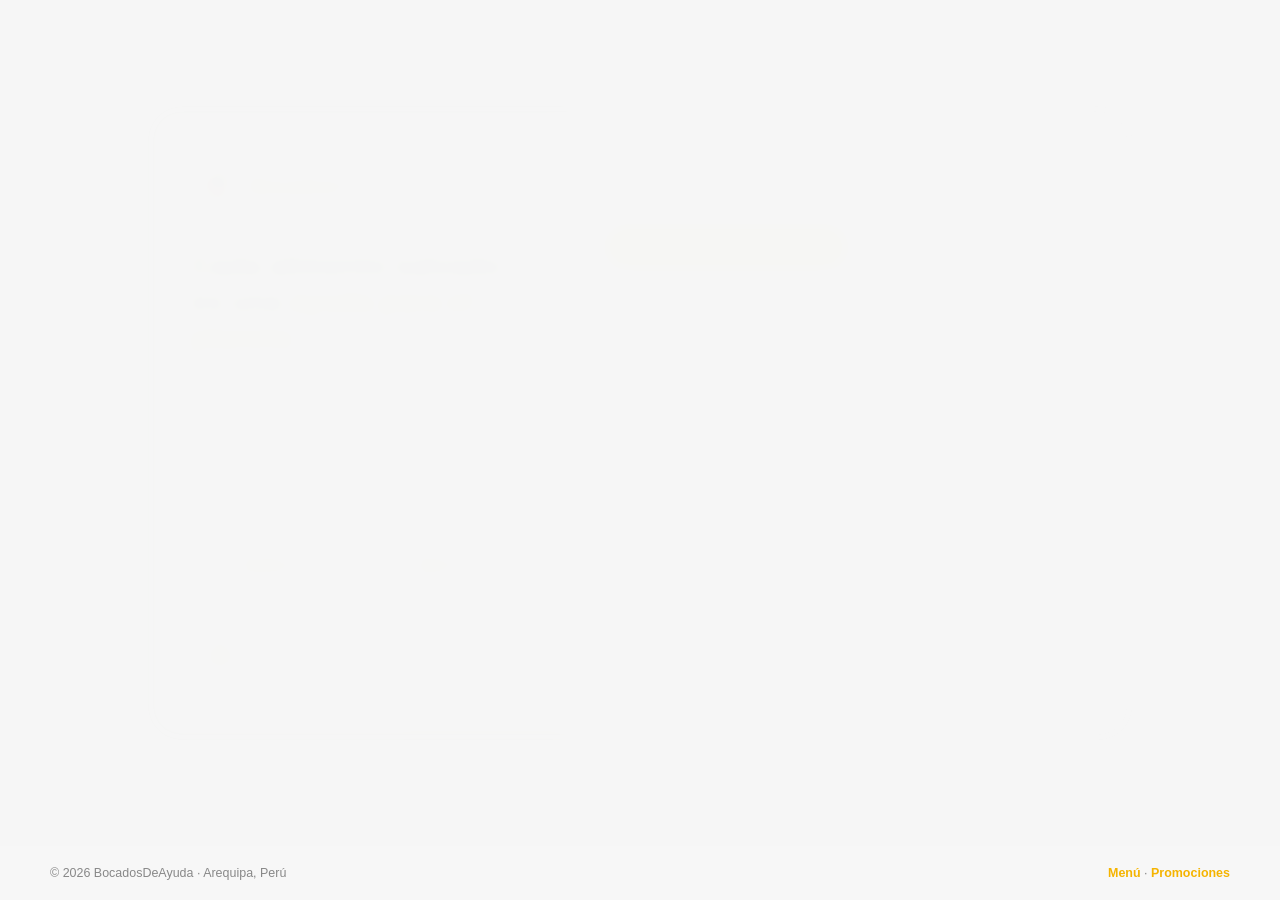
==== commit ab9a7844: "arreglos" ====
--- a/form_pedidos.html
+++ b/form_pedidos.html
@@ -82,7 +82,7 @@
         </div>
     </div>
 
-    <script type="module" src="assets/js/site.js?v=5"></script>
+    <script type="module" src="assets/js/site.js?v=6"></script>
 </body>
 </html>
 
--- a/assets/css/dinamico.css
+++ b/assets/css/dinamico.css
@@ -206,21 +206,40 @@
 
 .mini_promos_grid {
     display: grid;
-    grid-template-columns: repeat(auto-fit, minmax(280px, 1fr));
-    gap: 28px;
+    grid-template-columns: repeat(2, minmax(0, 1fr));
+    gap: 24px;
     align-items: stretch;
 }
 
 .promo_card {
     display: grid !important;
-    grid-template-rows: 1fr auto;
-    gap: 18px;
+    grid-template-columns: minmax(0, 1.05fr) minmax(180px, .85fr);
+    gap: 20px;
+    align-items: stretch;
     min-height: 0 !important;
     height: auto;
     overflow: hidden;
+    padding: clamp(24px, 3vw, 34px) !important;
+    border-radius: 26px !important;
+}
+
+.promo_card.promo_grande,
+.promo_card.mini_card {
+    min-height: auto !important;
+}
+
+.promo_card.promo_grande {
+    padding: clamp(24px, 3vw, 34px) !important;
+}
+
+.promo_card.mini_card {
+    padding: clamp(24px, 3vw, 34px) !important;
 }
 
 .promo_card .promo_card_texto {
+    display: flex;
+    flex-direction: column;
+    justify-content: center;
     width: 100%;
     min-width: 0;
 }
@@ -230,7 +249,14 @@
     width: 100% !important;
     max-width: 100%;
     overflow-wrap: anywhere;
-    font-size: clamp(1.85rem, 3vw, 2.65rem);
+    font-size: clamp(1.55rem, 2.4vw, 2.25rem);
+    line-height: 1.08;
+    margin: 12px 0 10px;
+}
+
+.promo_card p {
+    line-height: 1.4;
+    margin-bottom: 14px;
 }
 
 .promo_card .precios,
@@ -241,16 +267,19 @@
 
 .promo_card .precio_nuevo,
 .promo_card .nuevo {
-    font-size: clamp(2rem, 4vw, 2.9rem);
+    font-size: clamp(1.8rem, 3vw, 2.45rem);
 }
 
 .promo_card .promo_card_img {
     position: static !important;
     width: 100% !important;
-    height: clamp(150px, 22vw, 230px) !important;
+    height: 100% !important;
+    min-height: 210px;
+    max-height: 280px;
     object-fit: cover;
-    border-radius: 22px;
+    border-radius: 20px;
     margin: 0;
+    align-self: stretch;
 }
 
 .mini_promos_grid .descuento {
@@ -267,6 +296,8 @@
     border-radius: 16px;
     cursor: pointer;
     font-weight: 800;
+    width: fit-content;
+    min-width: 150px;
 }
 
 .hero_promos {
@@ -499,6 +530,20 @@
         height: 210px;
     }
 
+    .mini_promos_grid {
+        grid-template-columns: 1fr;
+    }
+
+    .promo_card {
+        grid-template-columns: 1fr;
+    }
+
+    .promo_card .promo_card_img {
+        height: 190px !important;
+        min-height: 190px;
+        max-height: 190px;
+    }
+
     .tarjeta_grid {
         grid-template-columns: 1fr;
     }
@@ -514,14 +559,18 @@
     }
 }
 
-@media (min-width: 1100px) {
+@media (min-width: 701px) and (max-width: 1080px) {
     .mini_promos_grid {
-        grid-template-columns: repeat(3, minmax(0, 1fr));
-    }
-}
-
-@media (min-width: 1450px) {
+        grid-template-columns: 1fr;
+    }
+
+    .promo_card {
+        grid-template-columns: minmax(0, 1fr) minmax(220px, .85fr);
+    }
+}
+
+@media (min-width: 1081px) {
     .mini_promos_grid {
-        grid-template-columns: repeat(4, minmax(0, 1fr));
-    }
-}
+        grid-template-columns: repeat(2, minmax(0, 1fr));
+    }
+}
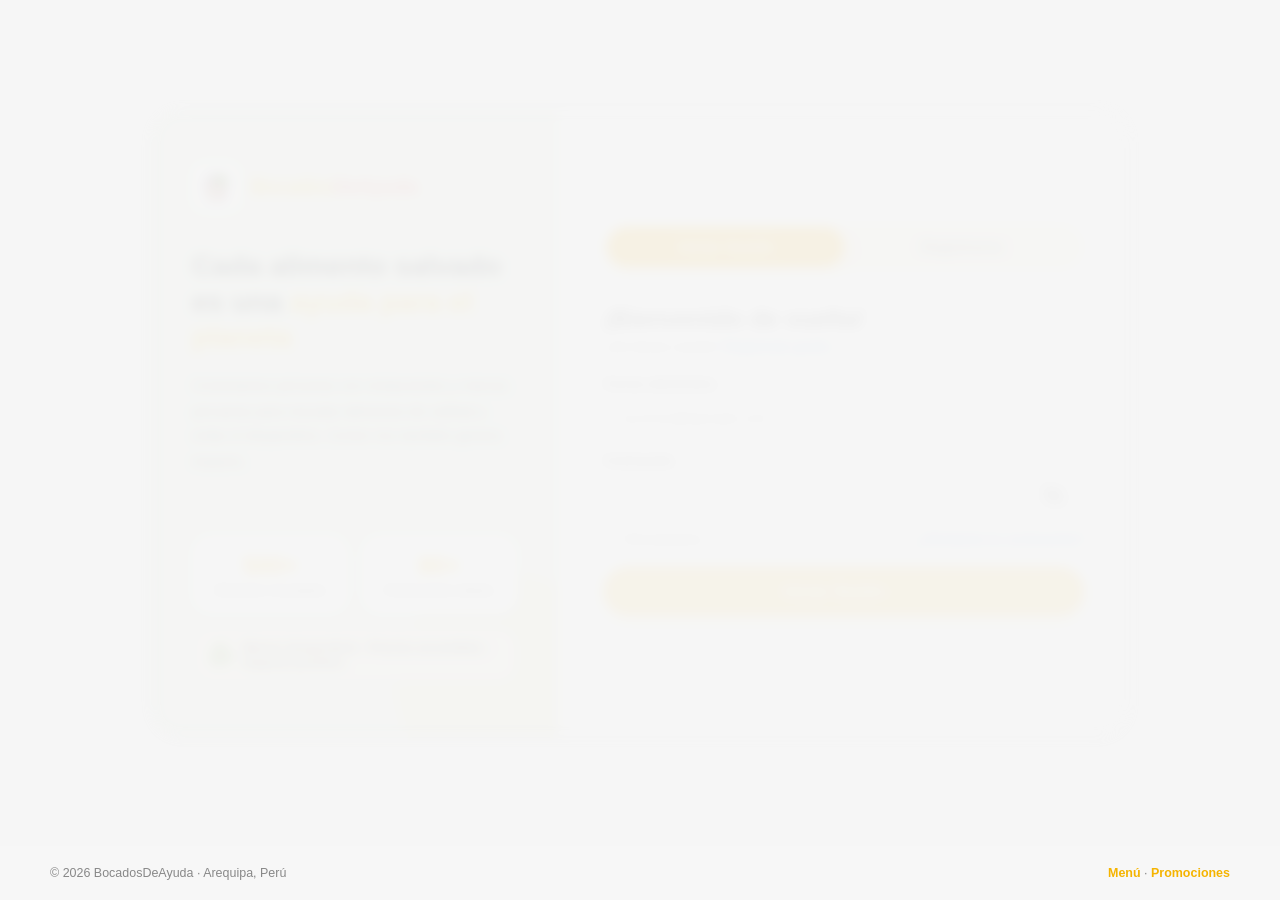
==== commit f6a32b37: "mejora de estructura" ====
--- a/form_pedidos.html
+++ b/form_pedidos.html
@@ -9,9 +9,9 @@
     <meta http-equiv="Expires" content="0">
     <title>Formulario de Pedido | BocadosDeAyuda</title>
 
-    <link rel="stylesheet" href="css/formPedidos.css">
+    <link rel="stylesheet" href="assets/css/pages/formPedidos.css">
     <link href="https://fonts.googleapis.com/css2?family=Poppins:wght@400;500;600;700&display=swap" rel="stylesheet">
-    <link rel="stylesheet" href="css/grid/grid-formPedidos.css">
+    <link rel="stylesheet" href="assets/css/layout/grid-formPedidos.css">
     <link rel="stylesheet" href="assets/css/menu.css">
     <link rel="stylesheet" href="assets/css/auth.css">
     <link rel="stylesheet" href="assets/css/cart.css">
--- a/assets/css/pages/formPedidos.css
+++ b/assets/css/pages/formPedidos.css
@@ -0,0 +1,427 @@
+﻿
+*{
+    margin: 0;
+    padding: 0;
+    box-sizing: border-box;
+    font-family: Arial, Helvetica, sans-serif;
+}
+
+body{
+    background: #f5f5f5;
+    color: #222;
+}
+
+/* ===== CONTENEDOR ===== */
+
+.contenedor_general{
+    width: 95%;
+    max-width: 1450px;
+    margin: 20px auto;
+}
+
+/* ===== TITULO ===== */
+
+.titulo{
+    text-align: center;
+    margin: 60px 0;
+}
+
+.titulo h2{
+    font-size: 50px;
+    color: #ff5c5c;
+    margin-bottom: 15px;
+}
+
+.titulo p{
+    color: #666;
+}
+
+/* ===== PRODUCTOS ===== */
+
+.producto{
+    background: white;
+    border-radius: 30px;
+    padding: 25px;
+    box-shadow: 0px 5px 20px rgba(0,0,0,0.08);
+    transition: .3s;
+}
+
+.producto:hover{
+    transform: translateY(-5px);
+}
+
+.producto_imagen img{
+    width: 100%;
+    height: 180px;
+    object-fit: cover;
+    border-radius: 20px;
+}
+
+.producto_info h3{
+    font-size: 30px;
+    margin-bottom: 15px;
+}
+
+.producto_info p{
+    color: #666;
+    line-height: 1.7;
+}
+
+.precio{
+    display: inline-block;
+    margin-top: 20px;
+    font-size: 30px;
+    font-weight: bold;
+    color: #ff5c5c;
+}
+
+.producto_acciones{
+    display: flex;
+    justify-content: center;
+    align-items: center;
+    gap: 25px;
+}
+
+.cantidad{
+    width: 60px;
+    height: 60px;
+    border-radius: 15px;
+    background: #f5b400;
+    color: white;
+
+    display: flex;
+    justify-content: center;
+    align-items: center;
+
+    font-size: 24px;
+    font-weight: bold;
+}
+
+.btn_eliminar{
+    border: none;
+    background: #ff5c5c;
+    color: white;
+
+    width: 60px;
+    height: 60px;
+
+    border-radius: 15px;
+
+    cursor: pointer;
+
+    transition: .3s;
+}
+
+.btn_eliminar:hover{
+    transform: scale(1.1);
+}
+
+/* ===== TOTAL ===== */
+
+.total_compra{
+    margin-top: 60px;
+    display: flex;
+    justify-content: center;
+}
+
+.total_card{
+    width: 400px;
+    background: white;
+    padding: 40px;
+    border-radius: 30px;
+    text-align: center;
+    box-shadow: 0px 5px 20px rgba(0,0,0,0.08);
+}
+
+.total_card h3{
+    font-size: 35px;
+    margin-bottom: 20px;
+}
+
+.total_card span{
+    font-size: 45px;
+    color: #ff5c5c;
+    font-weight: bold;
+}
+
+.total_card button{
+    margin-top: 30px;
+
+    border: none;
+    background: #f5b400;
+    color: white;
+
+    padding: 18px 35px;
+
+    border-radius: 20px;
+
+    cursor: pointer;
+
+    font-size: 18px;
+    font-weight: bold;
+
+    transition: .3s;
+}
+
+.total_card button:hover{
+    background: #ff5c5c;
+    transform: scale(1.05);
+}
+
+/* ===== MODAL ===== */
+
+.modal{
+    position: fixed;
+    top: 0;
+    left: 0;
+
+    width: 100%;
+    height: 100vh;
+
+    background: rgba(0,0,0,0.4);
+    backdrop-filter: blur(8px);
+
+    display: flex;
+    justify-content: center;
+    align-items: center;
+
+    opacity: 0;
+    visibility: hidden;
+
+    transition: .3s;
+}
+
+.modal.mostrar{
+    opacity: 1;
+    visibility: visible;
+}
+
+.modal_contenido{
+    width: 500px;
+    background: white;
+    padding: 40px;
+    border-radius: 30px;
+
+    animation: aparecer .4s ease;
+}
+
+@keyframes aparecer{
+
+    from{
+        transform: translateY(40px);
+        opacity: 0;
+    }
+
+    to{
+        transform: translateY(0px);
+        opacity: 1;
+    }
+}
+
+.modal_contenido h2{
+    text-align: center;
+    margin-bottom: 30px;
+}
+
+/* ===== METODOS ===== */
+
+.metodos_pago{
+    display: flex;
+    gap: 15px;
+    margin-bottom: 30px;
+}
+
+.metodo{
+    flex: 1;
+
+    border: none;
+
+    background: #f5f5f5;
+
+    padding: 15px;
+
+    border-radius: 15px;
+
+    cursor: pointer;
+}
+
+.activo{
+    background: #f5b400;
+    color: white;
+}
+
+/* ===== FORM ===== */
+
+form{
+    display: flex;
+    flex-direction: column;
+}
+
+form label{
+    margin-bottom: 10px;
+    margin-top: 15px;
+}
+
+form input{
+    padding: 15px;
+    border-radius: 12px;
+    border: 1px solid #ddd;
+}
+
+.dos_columnas{
+    display: grid;
+    grid-template-columns: 1fr 1fr;
+    gap: 15px;
+}
+
+form button{
+    margin-top: 30px;
+
+    border: none;
+    background: #ff5c5c;
+    color: white;
+
+    padding: 18px;
+
+    border-radius: 18px;
+
+    cursor: pointer;
+
+    font-size: 18px;
+
+    transition: .3s;
+}
+
+form button:hover{
+    background: #f5b400;
+    transform: scale(1.03);
+}
+
+/* ===== LOADING ===== */
+
+.pantalla_carga{
+    position: fixed;
+    top: 0;
+    left: 0;
+
+    width: 100%;
+    height: 100vh;
+
+    background: white;
+
+    display: flex;
+    justify-content: center;
+    align-items: center;
+
+    opacity: 0;
+    visibility: hidden;
+
+    transition: .3s;
+    z-index: 200000;
+}
+
+.mostrarCarga{
+    opacity: 1;
+    visibility: visible;
+    z-index: 200000;
+}
+
+.loader{
+    text-align: center;
+}
+
+.spinner{
+    width: 90px;
+    height: 90px;
+
+    border: 8px solid #eee;
+    border-top: 8px solid #ff5c5c;
+
+    border-radius: 50%;
+
+    margin: auto;
+    margin-bottom: 25px;
+
+    animation: girar 1s linear infinite;
+}
+
+@keyframes girar{
+
+    from{
+        transform: rotate(0deg);
+    }
+
+    to{
+        transform: rotate(360deg);
+    }
+}
+
+/* ===== FINAL PAGO EXITOSO ===== */
+
+.check_final{
+
+    width: 120px;
+    height: 120px;
+
+    border-radius: 50%;
+
+    background: #7ccf39;
+    color: white;
+
+    display: flex;
+    justify-content: center;
+    align-items: center;
+
+    font-size: 70px;
+    font-weight: bold;
+
+    margin: auto;
+    margin-bottom: 30px;
+
+    animation: aparecerCheck .5s ease;
+}
+
+.mensaje_exito{
+
+    color: #222;
+    margin-bottom: 15px;
+
+    animation: aparecerTexto .7s ease;
+}
+
+.texto_exito{
+
+    color: #666;
+
+    animation: aparecerTexto .9s ease;
+}
+
+@keyframes aparecerCheck{
+
+    0%{
+        transform: scale(0);
+        opacity: 0;
+    }
+
+    70%{
+        transform: scale(1.15);
+    }
+
+    100%{
+        transform: scale(1);
+        opacity: 1;
+    }
+}
+
+@keyframes aparecerTexto{
+
+    from{
+        opacity: 0;
+        transform: translateY(15px);
+    }
+
+    to{
+        opacity: 1;
+        transform: translateY(0px);
+    }
+}
--- a/assets/css/layout/grid-formPedidos.css
+++ b/assets/css/layout/grid-formPedidos.css
@@ -0,0 +1,32 @@
+/* ===== CARRITO ===== */
+
+.contenedor_carrito{
+    display: grid;
+    gap: 30px;
+}
+
+/* ===== GRID ANIDADO ===== */
+
+.producto_grid{
+    display: grid;
+    grid-template-columns: 220px 1fr 140px;
+    gap: 30px;
+    align-items: center;
+}
+
+/* ===== RESPONSIVE ===== */
+
+@media(max-width:850px){
+
+    .producto_grid{
+        grid-template-columns: 1fr;
+    }
+
+    .producto_acciones{
+        justify-content: flex-start;
+    }
+
+    .modal_contenido{
+        width: 90%;
+    }
+}
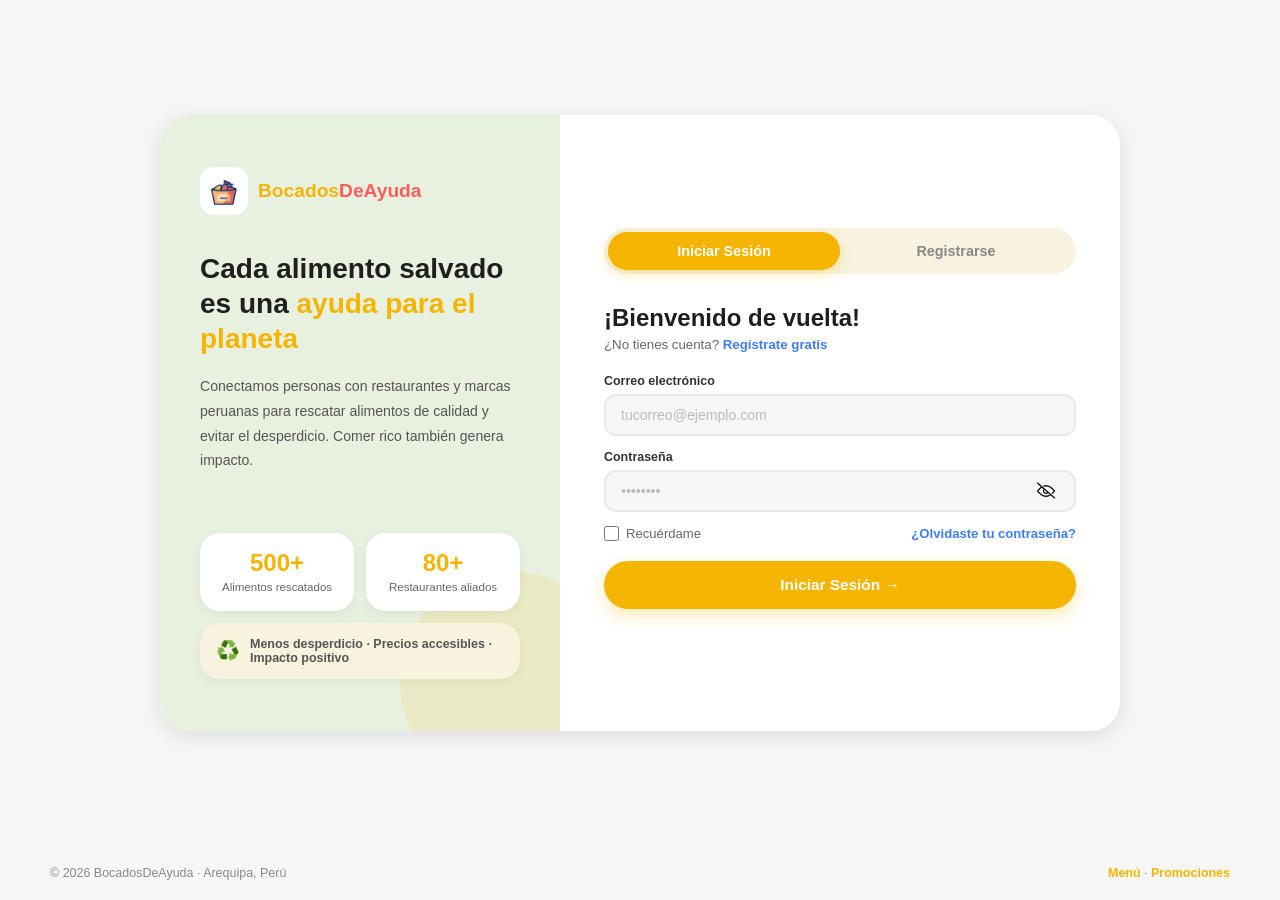
==== commit 70d978cb: "versionFinalV1.1" ====
--- a/form_pedidos.html
+++ b/form_pedidos.html
@@ -82,7 +82,7 @@
         </div>
     </div>
 
-    <script type="module" src="assets/js/site.js?v=6"></script>
+    <script type="module" src="assets/js/site.js?v=8"></script>
 </body>
 </html>
 
--- a/assets/css/auth.css
+++ b/assets/css/auth.css
@@ -119,7 +119,7 @@
     position: absolute;
     top: calc(100% + 12px);
     right: 0;
-    width: 190px;
+    width: 250px;
     border-radius: 18px;
     background: #fff;
     padding: 12px;
@@ -150,6 +150,114 @@
     font-weight: 700;
 }
 
+.site-auth .menu_icono {
+    width: 20px;
+    display: inline-grid;
+    place-items: center;
+    font-size: 20px;
+    color: #222;
+}
+
+.site-auth .btn_menu_perfil {
+    border: 0;
+    background: transparent;
+    color: #222;
+    cursor: pointer;
+    font: inherit;
+    font-weight: 700;
+    text-align: left;
+    padding: 0;
+}
+
+.modal_direccion_contenido {
+    display: grid;
+    gap: 16px;
+}
+
+.modal_direccion {
+    position: fixed;
+    inset: 0;
+    z-index: 100000;
+    display: flex;
+    align-items: center;
+    justify-content: center;
+    background: rgba(0, 0, 0, .42);
+    backdrop-filter: blur(8px);
+    opacity: 0;
+    visibility: hidden;
+    transition: .25s ease;
+}
+
+.modal_direccion.mostrar {
+    opacity: 1;
+    visibility: visible;
+}
+
+.modal_direccion .modal_contenido {
+    width: min(92vw, 520px);
+    background: #fff;
+    padding: 30px;
+    border-radius: 24px;
+    box-shadow: 0 20px 60px rgba(0, 0, 0, .22);
+}
+
+.modal_direccion .cerrar_modal {
+    justify-self: end;
+    border: none;
+    background: #ff5c5c;
+    color: #fff;
+    width: 38px;
+    height: 38px;
+    border-radius: 12px;
+    font-size: 24px;
+    cursor: pointer;
+}
+
+.modal_direccion_contenido p {
+    color: #666;
+    line-height: 1.5;
+}
+
+.modal_direccion_contenido form {
+    display: grid;
+    gap: 14px;
+}
+
+.campo_direccion {
+    display: grid;
+    gap: 8px;
+}
+
+.campo_direccion span {
+    color: #333;
+    font-weight: 800;
+}
+
+.campo_direccion input {
+    width: 100%;
+    min-height: 50px;
+    border: 1px solid #ddd;
+    border-radius: 14px;
+    padding: 13px 14px;
+    font: inherit;
+}
+
+.modal_direccion_contenido form button {
+    border: 0;
+    background: #1f5fcd;
+    color: #fff;
+    min-height: 48px;
+    border-radius: 14px;
+    cursor: pointer;
+    font-weight: 800;
+}
+
+.modal_direccion_contenido small {
+    min-height: 18px;
+    color: #155724;
+    font-weight: 700;
+}
+
 .btn_guardar_admin {
     border: none;
     background: #7ccf39;
--- a/assets/css/dinamico.css
+++ b/assets/css/dinamico.css
@@ -505,11 +505,6 @@
     color: #842029;
 }
 
-.card_pedido.cancelado {
-    opacity: .72;
-    filter: grayscale(.7);
-}
-
 @media (max-width: 700px) {
     .producto_acciones {
         flex-wrap: wrap;
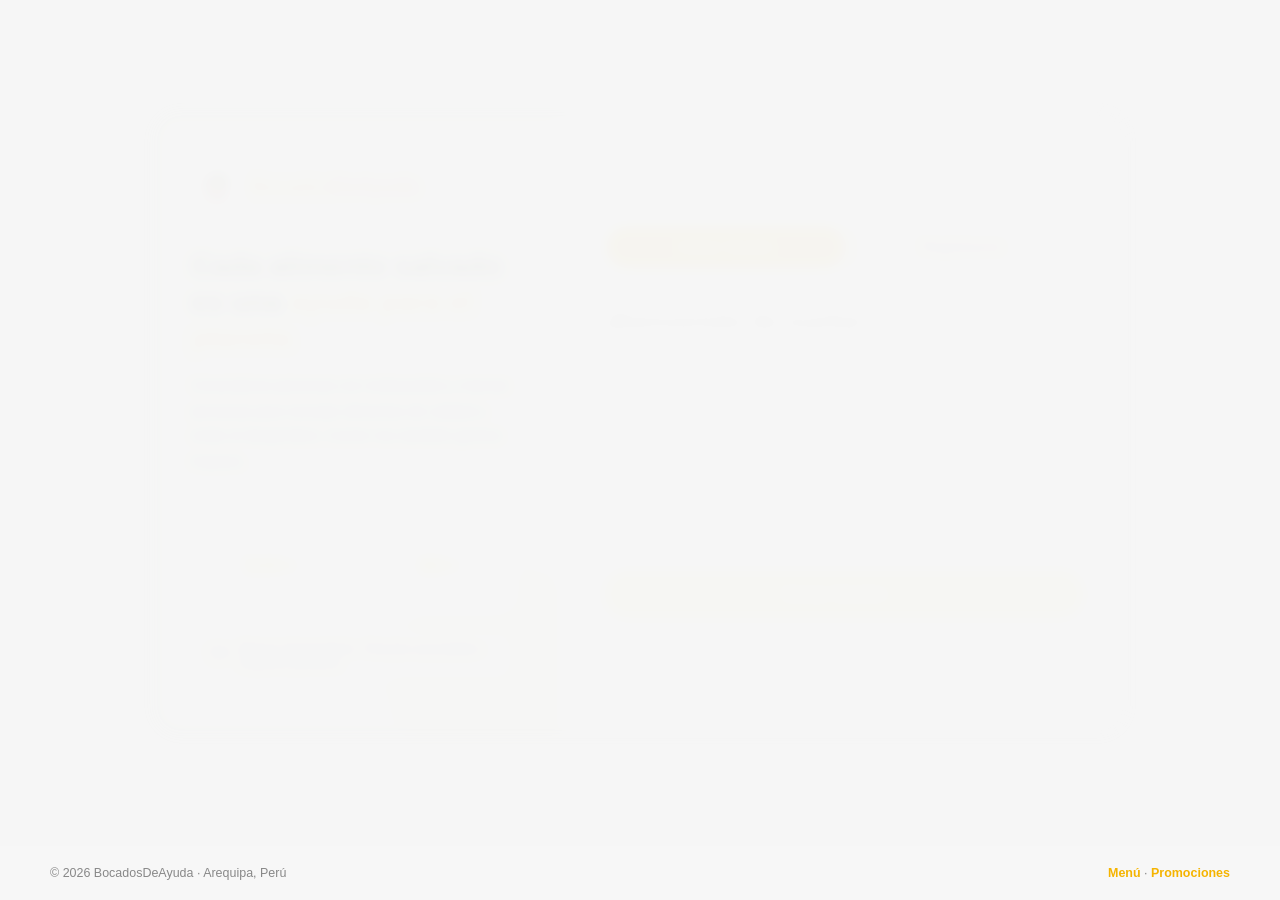
==== commit c9a98072: "arreglo en los formularios V1.2" ====
--- a/form_pedidos.html
+++ b/form_pedidos.html
@@ -1,4 +1,4 @@
-﻿<!DOCTYPE html>
+<!DOCTYPE html>
 <html lang="es">
 
 <head>
@@ -82,7 +82,7 @@
         </div>
     </div>
 
-    <script type="module" src="assets/js/site.js?v=8"></script>
+    <script type="module" src="assets/js/site.js?v=11"></script>
 </body>
 </html>
 
--- a/assets/css/auth.css
+++ b/assets/css/auth.css
@@ -258,6 +258,18 @@
     font-weight: 700;
 }
 
+.modal_direccion_contenido .campo_error {
+    color: #c62828;
+    font-size: .78rem;
+    line-height: 1.35;
+}
+
+.modal_direccion_contenido .campo_invalido {
+    border-color: #c62828 !important;
+    background: #fff5f5 !important;
+    box-shadow: 0 0 0 3px rgba(198, 40, 40, .12) !important;
+}
+
 .btn_guardar_admin {
     border: none;
     background: #7ccf39;
--- a/assets/css/dinamico.css
+++ b/assets/css/dinamico.css
@@ -456,6 +456,24 @@
     font: inherit;
 }
 
+.campo_error {
+    display: block;
+    color: #c62828;
+    font-size: .78rem;
+    line-height: 1.35;
+    font-weight: 800;
+}
+
+.campo_invalido {
+    border-color: #c62828 !important;
+    background: #fff5f5 !important;
+    box-shadow: 0 0 0 3px rgba(198, 40, 40, .12) !important;
+}
+
+.campos_tarjeta {
+    margin-top: 14px;
+}
+
 .btn_confirmar_pago {
     width: 100%;
     margin-top: 18px !important;
